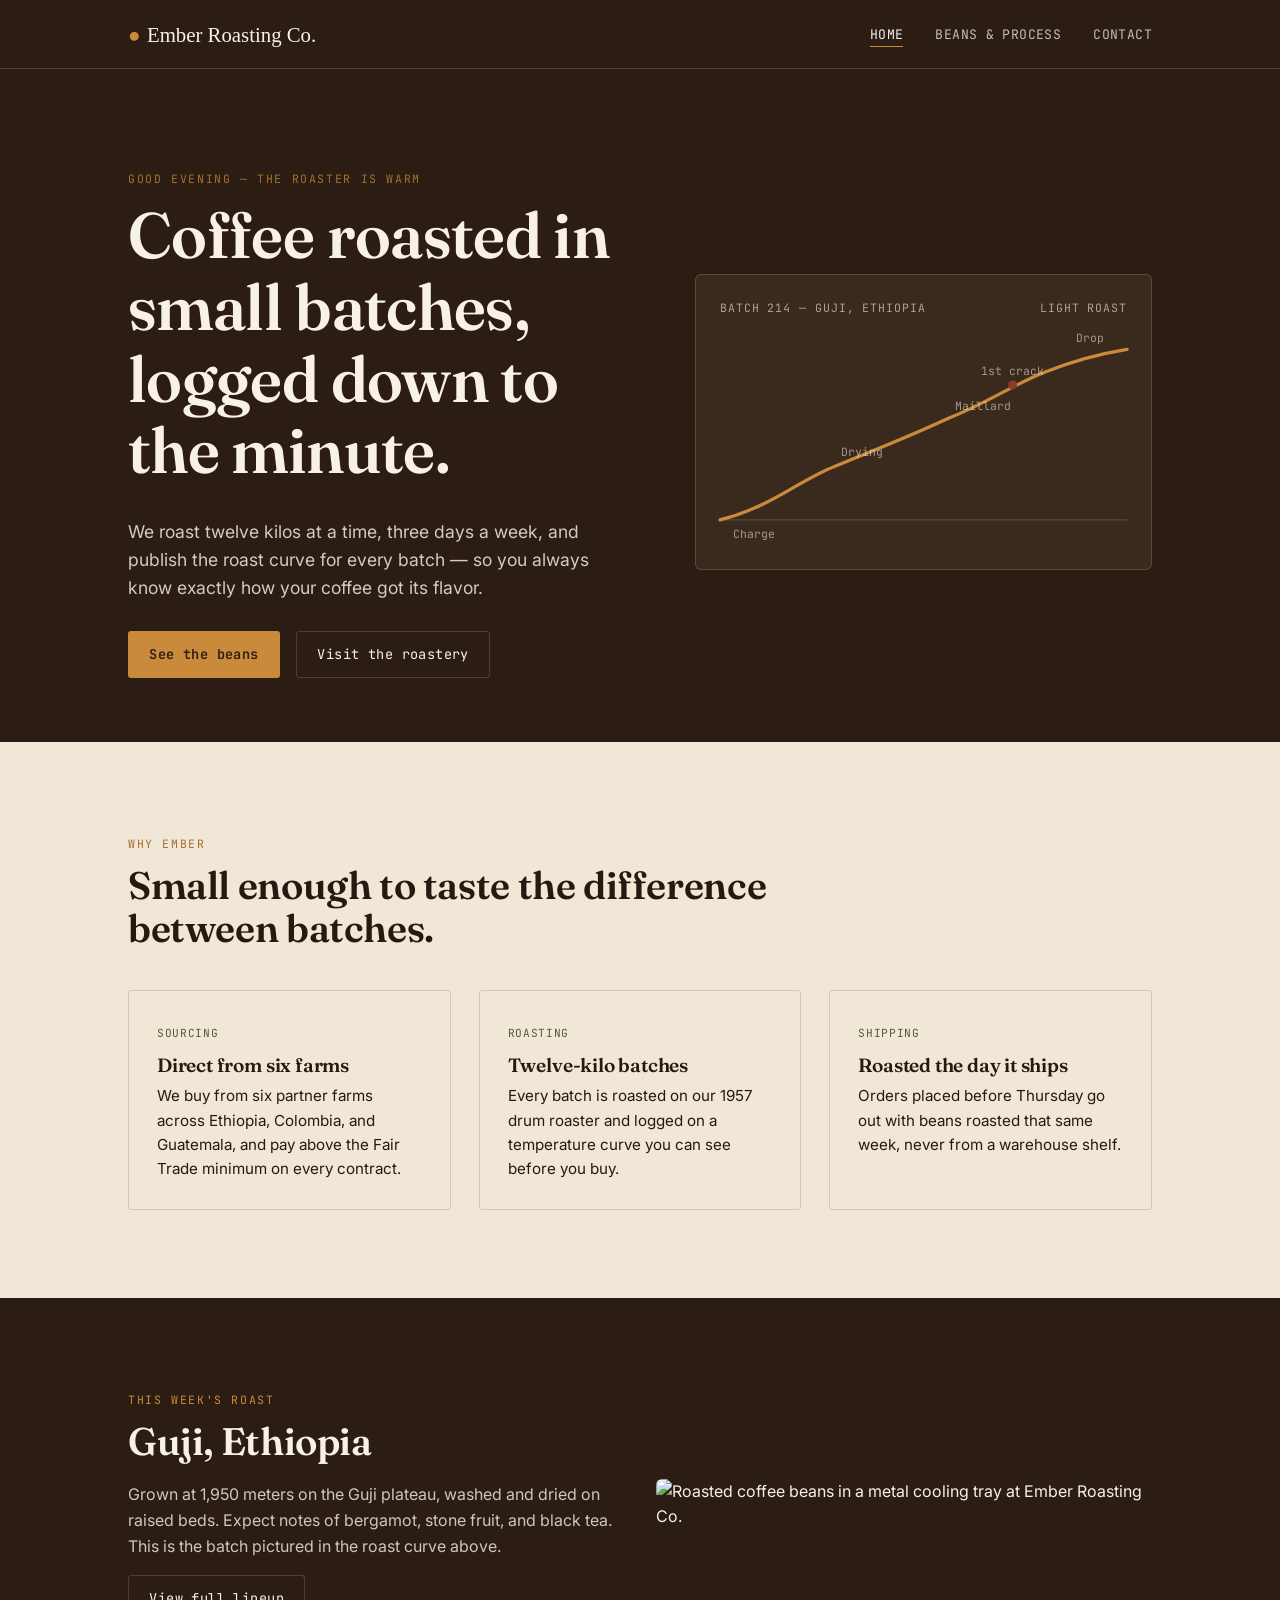
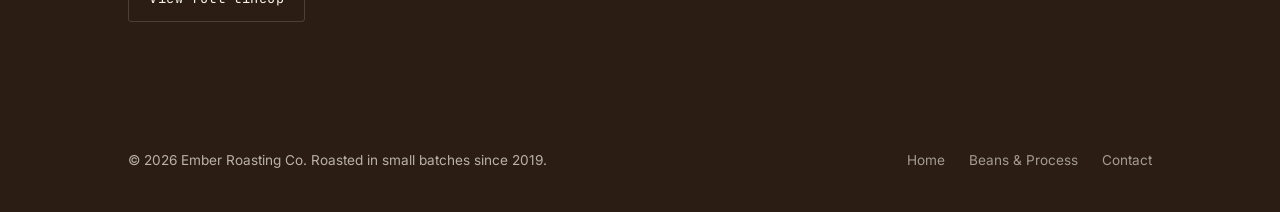
==== index.html @ d10ce41c "Add files via upload" ====
<!DOCTYPE html>
<html lang="en">
<head>
  <meta charset="UTF-8">
  <meta name="viewport" content="width=device-width, initial-scale=1.0">
  <title>Ember Roasting Co. | Small-Batch Coffee Roasters</title>
  <meta name="description" content="Ember Roasting Co. is a small-batch coffee roastery. We source, roast, and ship single-origin coffee, tracked from farm to first crack.">
  <link rel="icon" href="data:,">
  <link rel="preconnect" href="https://fonts.googleapis.com">
  <link href="https://fonts.googleapis.com/css2?family=Fraunces:wght@400;600;700&family=Inter:wght@400;500;600&family=JetBrains+Mono:wght@400;500&display=swap" rel="stylesheet">
  <link rel="stylesheet" href="style.css">
</head>
<body>
  <a class="skip-link" href="#main">Skip to content</a>

  <header class="site-header">
    <div class="wrap nav">
      <a href="index.html" class="brand"><span class="mark">&#9679;</span> Ember Roasting Co.</a>
      <button class="nav-toggle" id="navToggle" aria-expanded="false" aria-controls="navLinks">
        <span class="visually-hidden">Menu</span>
        <span class="bar"></span><span class="bar"></span><span class="bar"></span>
      </button>
      <ul class="nav-links" id="navLinks">
        <li><a href="index.html" aria-current="page">Home</a></li>
        <li><a href="about.html">Beans &amp; Process</a></li>
        <li><a href="contact.html">Contact</a></li>
      </ul>
    </div>
  </header>

  <main id="main">
    <section class="hero">
      <div class="wrap hero-grid">
        <div>
          <span class="eyebrow" id="timeGreeting">Welcome</span>
          <h1>Coffee roasted in small batches, logged down to the minute.</h1>
          <p class="lede">We roast twelve kilos at a time, three days a week, and publish the roast curve for every batch — so you always know exactly how your coffee got its flavor.</p>
          <div class="hero-actions">
            <a href="about.html" class="btn btn-primary">See the beans</a>
            <a href="contact.html" class="btn btn-ghost">Visit the roastery</a>
          </div>
        </div>

        <div class="roast-curve-card">
          <div class="curve-label">
            <span>Batch 214 &mdash; Guji, Ethiopia</span>
            <span>Light roast</span>
          </div>
          <svg viewBox="0 0 320 170" role="img" aria-labelledby="curveTitle curveDesc">
            <title id="curveTitle">Roast curve for Batch 214</title>
            <desc id="curveDesc">Bean temperature rising over an eleven minute roast, from charge through drying, the Maillard stage, first crack, and development, ending at drop.</desc>
            <line x1="0" y1="150" x2="320" y2="150" stroke="rgba(247,241,230,0.15)" stroke-width="1"></line>
            <path class="curve-path" d="M0,150 C40,140 60,120 90,108 C130,92 150,84 180,70 C210,58 230,44 255,34 C275,26 295,20 320,16"></path>
            <circle class="curve-marker" cx="230" cy="44" r="3.5"></circle>
            <g class="curve-phase-labels">
              <text x="10" y="164">Charge</text>
              <text x="95" y="100">Drying</text>
              <text x="185" y="64">Maillard</text>
              <text x="205" y="36">1st crack</text>
              <text x="280" y="10">Drop</text>
            </g>
          </svg>
        </div>
      </div>
    </section>

    <section class="section-light">
      <div class="wrap">
        <div class="section-head">
          <span class="eyebrow">Why Ember</span>
          <h2>Small enough to taste the difference between batches.</h2>
        </div>
        <div class="grid-3">
          <div class="card">
            <span class="tag">Sourcing</span>
            <h3>Direct from six farms</h3>
            <p>We buy from six partner farms across Ethiopia, Colombia, and Guatemala, and pay above the Fair Trade minimum on every contract.</p>
          </div>
          <div class="card">
            <span class="tag">Roasting</span>
            <h3>Twelve-kilo batches</h3>
            <p>Every batch is roasted on our 1957 drum roaster and logged on a temperature curve you can see before you buy.</p>
          </div>
          <div class="card">
            <span class="tag">Shipping</span>
            <h3>Roasted the day it ships</h3>
            <p>Orders placed before Thursday go out with beans roasted that same week, never from a warehouse shelf.</p>
          </div>
        </div>
      </div>
    </section>

    <section class="section-dark">
      <div class="wrap grid-2" style="align-items:center;">
        <div>
          <span class="eyebrow">This week's roast</span>
          <h2>Guji, Ethiopia</h2>
          <p style="color:rgba(247,241,230,0.8);">Grown at 1,950 meters on the Guji plateau, washed and dried on raised beds. Expect notes of bergamot, stone fruit, and black tea. This is the batch pictured in the roast curve above.</p>
          <a href="about.html" class="btn btn-ghost">View full lineup</a>
        </div>
        <img src="https://images.unsplash.com/photo-1447933601403-0c6688de566e?auto=format&fit=crop&w=800&q=60" alt="Roasted coffee beans in a metal cooling tray at Ember Roasting Co." loading="lazy" style="border-radius:6px;">
      </div>
    </section>
  </main>

  <footer class="site-footer">
    <div class="wrap footer-grid">
      <p style="margin:0;">&copy; <span id="footerYear">2026</span> Ember Roasting Co. Roasted in small batches since 2019.</p>
      <ul class="footer-links">
        <li><a href="index.html">Home</a></li>
        <li><a href="about.html">Beans &amp; Process</a></li>
        <li><a href="contact.html">Contact</a></li>
      </ul>
    </div>
  </footer>

  <script src="script.js"></script>
</body>
</html>
---- style.css ----
/* ==========================================================================
   Ember Roasting Co. — stylesheet
   Design tokens
   ========================================================================== */
:root {
  /* Color */
  --espresso: #2b1d14;      /* primary dark bg */
  --espresso-2: #3a2a1d;    /* dark bg, raised surfaces */
  --parchment: #f1e7d6;     /* primary light bg */
  --parchment-2: #e7d9c2;   /* light bg, raised surfaces */
  --ink: #241a12;           /* body text on light */
  --cream: #f7f1e6;         /* text on dark */
  --amber: #c98a3b;         /* roast amber — primary accent */
  --amber-dim: #a5702c;
  --olive: #4f5d3a;         /* origin green — secondary accent */
  --crack: #8b3a2b;         /* first-crack red — used sparingly */
  --line: rgba(36, 26, 18, 0.14);
  --line-dark: rgba(247, 241, 230, 0.16);

  /* Type */
  --font-display: "Fraunces", Georgia, serif;
  --font-body: "Inter", -apple-system, Segoe UI, sans-serif;
  --font-mono: "JetBrains Mono", ui-monospace, Menlo, monospace;

  /* Layout */
  --max-w: 1120px;
  --gutter: clamp(1.25rem, 4vw, 3rem);
  --radius: 3px;
}

@font-face {
  font-family: "Fraunces";
  src: local("Georgia");
  font-display: swap;
}

* { box-sizing: border-box; }
html { scroll-behavior: smooth; }

body {
  margin: 0;
  font-family: var(--font-body);
  background: var(--parchment);
  color: var(--ink);
  line-height: 1.6;
  -webkit-font-smoothing: antialiased;
}

img { max-width: 100%; display: block; }

a { color: inherit; }

h1, h2, h3 {
  font-family: var(--font-display);
  font-weight: 600;
  line-height: 1.12;
  margin: 0 0 0.5em;
  letter-spacing: -0.01em;
}

h1 { font-size: clamp(2.4rem, 5vw, 4rem); }
h2 { font-size: clamp(1.7rem, 3vw, 2.4rem); }
h3 { font-size: 1.2rem; }

p { margin: 0 0 1em; max-width: 62ch; }

.eyebrow {
  font-family: var(--font-mono);
  font-size: 0.72rem;
  letter-spacing: 0.14em;
  text-transform: uppercase;
  color: var(--amber-dim);
  display: inline-block;
  margin-bottom: 0.9em;
}

.wrap {
  max-width: var(--max-w);
  margin-inline: auto;
  padding-inline: var(--gutter);
}

/* ---------- Buttons ---------- */
.btn {
  display: inline-flex;
  align-items: center;
  gap: 0.5em;
  font-family: var(--font-mono);
  font-size: 0.85rem;
  letter-spacing: 0.03em;
  text-decoration: none;
  padding: 0.85em 1.5em;
  border-radius: var(--radius);
  border: 1px solid transparent;
  cursor: pointer;
  transition: transform 0.15s ease, background 0.15s ease, border-color 0.15s ease;
}
.btn-primary {
  background: var(--amber);
  color: var(--espresso);
  font-weight: 600;
}
.btn-primary:hover { background: #dda058; transform: translateY(-1px); }

.btn-ghost {
  background: transparent;
  border-color: var(--line-dark);
  color: var(--cream);
}
.btn-ghost:hover { border-color: var(--amber); color: var(--amber); }

.btn-ghost-dark {
  background: transparent;
  border-color: var(--line);
  color: var(--ink);
}
.btn-ghost-dark:hover { border-color: var(--amber-dim); color: var(--amber-dim); }

/* ---------- Header / Nav ---------- */
.site-header {
  background: var(--espresso);
  color: var(--cream);
  position: sticky;
  top: 0;
  z-index: 50;
  border-bottom: 1px solid var(--line-dark);
}
.nav {
  display: flex;
  align-items: center;
  justify-content: space-between;
  padding-block: 1.1rem;
}
.brand {
  font-family: var(--font-display);
  font-size: 1.3rem;
  text-decoration: none;
  color: var(--cream);
  display: flex;
  align-items: baseline;
  gap: 0.4rem;
}
.brand .mark { color: var(--amber); }

.nav-links {
  display: flex;
  gap: 2rem;
  list-style: none;
  margin: 0;
  padding: 0;
  font-family: var(--font-mono);
  font-size: 0.82rem;
  letter-spacing: 0.03em;
  text-transform: uppercase;
}
.nav-links a {
  text-decoration: none;
  color: var(--cream);
  opacity: 0.75;
  padding-bottom: 3px;
  border-bottom: 1px solid transparent;
  transition: opacity 0.15s ease, border-color 0.15s ease;
}
.nav-links a:hover,
.nav-links a[aria-current="page"] {
  opacity: 1;
  border-color: var(--amber);
}

.nav-toggle {
  display: none;
  background: none;
  border: 1px solid var(--line-dark);
  border-radius: var(--radius);
  padding: 0.5em 0.7em;
  color: var(--cream);
  cursor: pointer;
}
.nav-toggle .bar {
  display: block;
  width: 20px;
  height: 2px;
  background: currentColor;
  margin: 4px 0;
  transition: transform 0.2s ease, opacity 0.2s ease;
}
.nav-toggle[aria-expanded="true"] .bar:nth-child(1) { transform: translateY(6px) rotate(45deg); }
.nav-toggle[aria-expanded="true"] .bar:nth-child(2) { opacity: 0; }
.nav-toggle[aria-expanded="true"] .bar:nth-child(3) { transform: translateY(-6px) rotate(-45deg); }

/* ---------- Hero ---------- */
.hero {
  background: var(--espresso);
  color: var(--cream);
  padding-block: clamp(3rem, 8vw, 6rem) clamp(2.5rem, 6vw, 4rem);
}
.hero-grid {
  display: grid;
  grid-template-columns: 1.1fr 1fr;
  gap: clamp(2rem, 5vw, 4rem);
  align-items: center;
}
.hero p.lede {
  font-size: 1.1rem;
  color: rgba(247, 241, 230, 0.82);
}
.hero-actions {
  display: flex;
  gap: 1rem;
  margin-top: 1.8rem;
  flex-wrap: wrap;
}

/* Signature element: the roast curve */
.roast-curve-card {
  background: var(--espresso-2);
  border: 1px solid var(--line-dark);
  border-radius: 6px;
  padding: 1.5rem 1.5rem 1rem;
}
.roast-curve-card .curve-label {
  display: flex;
  justify-content: space-between;
  font-family: var(--font-mono);
  font-size: 0.72rem;
  color: rgba(247, 241, 230, 0.6);
  text-transform: uppercase;
  letter-spacing: 0.08em;
  margin-bottom: 0.75rem;
}
.roast-curve-card svg { width: 100%; height: auto; overflow: visible; }
.curve-path {
  fill: none;
  stroke: var(--amber);
  stroke-width: 2.5;
  stroke-linecap: round;
  stroke-dasharray: 520;
  stroke-dashoffset: 520;
  animation: draw-curve 2.2s ease forwards 0.3s;
}
@keyframes draw-curve {
  to { stroke-dashoffset: 0; }
}
.curve-marker { fill: var(--crack); }
.curve-phase-labels text {
  font-family: var(--font-mono);
  font-size: 9px;
  fill: rgba(247, 241, 230, 0.55);
}

/* ---------- Sections ---------- */
section { padding-block: clamp(3rem, 7vw, 5.5rem); }
.section-light { background: var(--parchment); }
.section-alt { background: var(--parchment-2); }
.section-dark { background: var(--espresso); color: var(--cream); }

.section-head {
  max-width: 640px;
  margin-bottom: 2.5rem;
}
.section-dark .eyebrow { color: var(--amber); }

/* ---------- Feature / value grid ---------- */
.grid-3 {
  display: grid;
  grid-template-columns: repeat(3, 1fr);
  gap: 1.75rem;
}
.grid-2 {
  display: grid;
  grid-template-columns: 1fr 1fr;
  gap: 2rem;
}

.card {
  background: var(--parchment);
  border: 1px solid var(--line);
  border-radius: var(--radius);
  padding: 1.75rem;
}
.card h3 { margin-bottom: 0.5rem; }
.card p { margin-bottom: 0; font-size: 0.95rem; }
.card .tag {
  font-family: var(--font-mono);
  font-size: 0.7rem;
  letter-spacing: 0.06em;
  text-transform: uppercase;
  color: var(--olive);
  display: inline-block;
  margin-bottom: 0.75rem;
}

/* ---------- Coffee list (About/Services page) ---------- */
.coffee-list { display: flex; flex-direction: column; }
.coffee-row {
  display: grid;
  grid-template-columns: 1.4fr 0.7fr 0.7fr 1fr;
  gap: 1rem;
  align-items: baseline;
  padding-block: 1.25rem;
  border-top: 1px solid var(--line);
}
.coffee-row:last-child { border-bottom: 1px solid var(--line); }
.coffee-row h3 { margin: 0; font-size: 1.1rem; }
.coffee-row .origin {
  font-family: var(--font-mono);
  font-size: 0.78rem;
  color: var(--olive);
}
.roast-tag {
  font-family: var(--font-mono);
  font-size: 0.7rem;
  text-transform: uppercase;
  letter-spacing: 0.06em;
  padding: 0.3em 0.6em;
  border-radius: 999px;
  justify-self: start;
  border: 1px solid var(--line);
}
.roast-tag.light { color: var(--amber-dim); border-color: var(--amber-dim); }
.roast-tag.medium { color: var(--crack); border-color: var(--crack); }
.roast-tag.dark { color: var(--espresso); background: var(--espresso); color: var(--cream); }
.coffee-row .notes { font-size: 0.9rem; margin: 0; color: rgba(36,26,18,0.75); }

/* ---------- Process steps (About page) ---------- */
.process {
  display: grid;
  grid-template-columns: repeat(4, 1fr);
  gap: 1.5rem;
}
.process-step {
  border-top: 2px solid var(--amber);
  padding-top: 1rem;
}
.process-step .phase-time {
  font-family: var(--font-mono);
  font-size: 0.72rem;
  color: var(--amber-dim);
  display: block;
  margin-bottom: 0.4rem;
}

/* ---------- Contact page ---------- */
.contact-layout {
  display: grid;
  grid-template-columns: 0.9fr 1.1fr;
  gap: clamp(2rem, 5vw, 4rem);
}
.contact-info dl {
  margin: 1.5rem 0 0;
}
.contact-info dt {
  font-family: var(--font-mono);
  font-size: 0.72rem;
  text-transform: uppercase;
  letter-spacing: 0.06em;
  color: var(--olive);
  margin-top: 1.25rem;
}
.contact-info dd { margin: 0.2rem 0 0; }

form {
  display: flex;
  flex-direction: column;
  gap: 1.25rem;
}
.field { display: flex; flex-direction: column; gap: 0.4rem; }
.field label {
  font-family: var(--font-mono);
  font-size: 0.75rem;
  text-transform: uppercase;
  letter-spacing: 0.05em;
}
.field input,
.field select,
.field textarea {
  font-family: var(--font-body);
  font-size: 1rem;
  padding: 0.75em 0.9em;
  border: 1px solid var(--line);
  border-radius: var(--radius);
  background: var(--parchment);
  color: var(--ink);
}
.field input:focus,
.field select:focus,
.field textarea:focus {
  outline: 2px solid var(--amber);
  outline-offset: 1px;
}
.field textarea { resize: vertical; min-height: 120px; }
.field .error-msg {
  font-size: 0.8rem;
  color: var(--crack);
  min-height: 1em;
}
.field.has-error input,
.field.has-error select,
.field.has-error textarea {
  border-color: var(--crack);
}
.form-status {
  font-family: var(--font-mono);
  font-size: 0.85rem;
  padding: 0.9em 1em;
  border-radius: var(--radius);
  display: none;
}
.form-status.visible { display: block; }
.form-status.success {
  background: rgba(79, 93, 58, 0.14);
  color: var(--olive);
  display: block;
}
.form-status.failure {
  background: rgba(139, 58, 43, 0.12);
  color: var(--crack);
  display: block;
}

/* ---------- Footer ---------- */
.site-footer {
  background: var(--espresso);
  color: rgba(247, 241, 230, 0.7);
  padding-block: 2.5rem;
  font-size: 0.85rem;
}
.footer-grid {
  display: flex;
  justify-content: space-between;
  align-items: center;
  flex-wrap: wrap;
  gap: 1rem;
}
.footer-grid a { text-decoration: none; opacity: 0.85; }
.footer-grid a:hover { opacity: 1; color: var(--amber); }
.footer-links { display: flex; gap: 1.5rem; list-style: none; padding: 0; margin: 0; }

/* ---------- Utility ---------- */
.visually-hidden {
  position: absolute;
  width: 1px; height: 1px;
  overflow: hidden;
  clip: rect(0 0 0 0);
  white-space: nowrap;
}
.skip-link {
  position: absolute;
  left: -999px;
  top: 0;
  background: var(--amber);
  color: var(--espresso);
  padding: 0.6em 1em;
  z-index: 100;
}
.skip-link:focus { left: var(--gutter); }

@media (prefers-reduced-motion: reduce) {
  .curve-path { animation: none; stroke-dashoffset: 0; }
  html { scroll-behavior: auto; }
}

/* ---------- Responsive ---------- */
@media (max-width: 860px) {
  .grid-3 { grid-template-columns: 1fr; }
  .grid-2 { grid-template-columns: 1fr; }
  .process { grid-template-columns: repeat(2, 1fr); }
  .hero-grid { grid-template-columns: 1fr; }
  .contact-layout { grid-template-columns: 1fr; }
  .coffee-row { grid-template-columns: 1fr; gap: 0.35rem; }
  .roast-tag { justify-self: start; }
}

@media (max-width: 720px) {
  .nav-links {
    position: absolute;
    top: 100%;
    left: 0;
    right: 0;
    background: var(--espresso);
    flex-direction: column;
    gap: 0;
    max-height: 0;
    overflow: hidden;
    transition: max-height 0.25s ease;
    border-bottom: 1px solid var(--line-dark);
  }
  .nav-links.open { max-height: 300px; }
  .nav-links li { border-top: 1px solid var(--line-dark); }
  .nav-links a { display: block; padding: 1rem var(--gutter); }
  .nav-toggle { display: inline-block; }
}
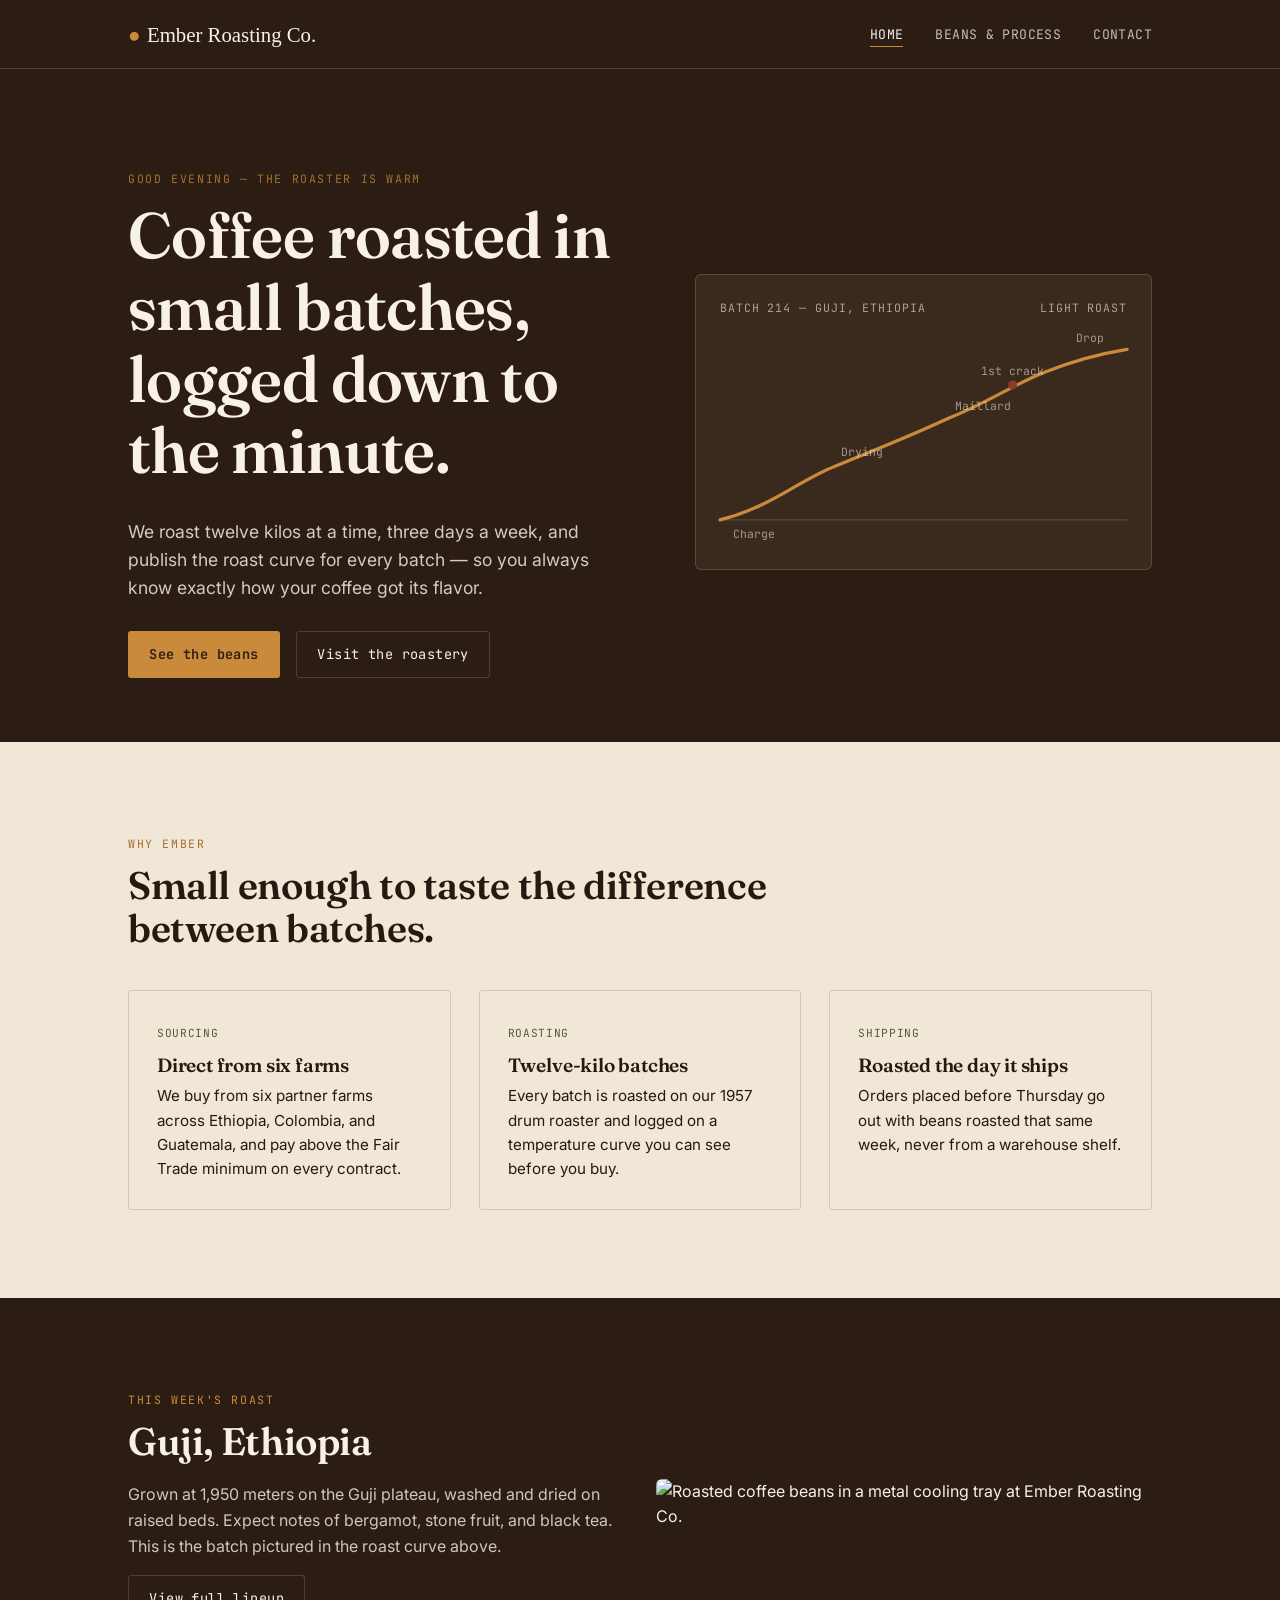
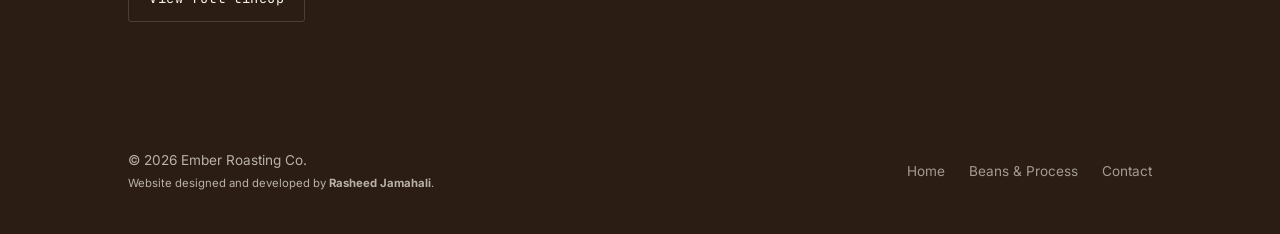
==== commit bd0a0592: "Add files via upload" ====
--- a/index.html
+++ b/index.html
@@ -105,7 +105,10 @@
 
   <footer class="site-footer">
     <div class="wrap footer-grid">
-      <p style="margin:0;">&copy; <span id="footerYear">2026</span> Ember Roasting Co. Roasted in small batches since 2019.</p>
+      <p style="margin:0;">
+        &copy; <span id="footerYear">2026</span> Ember Roasting Co.<br>
+        <small>Website designed and developed by <strong>Rasheed Jamahali</strong>.</small>
+      </p>
       <ul class="footer-links">
         <li><a href="index.html">Home</a></li>
         <li><a href="about.html">Beans &amp; Process</a></li>
